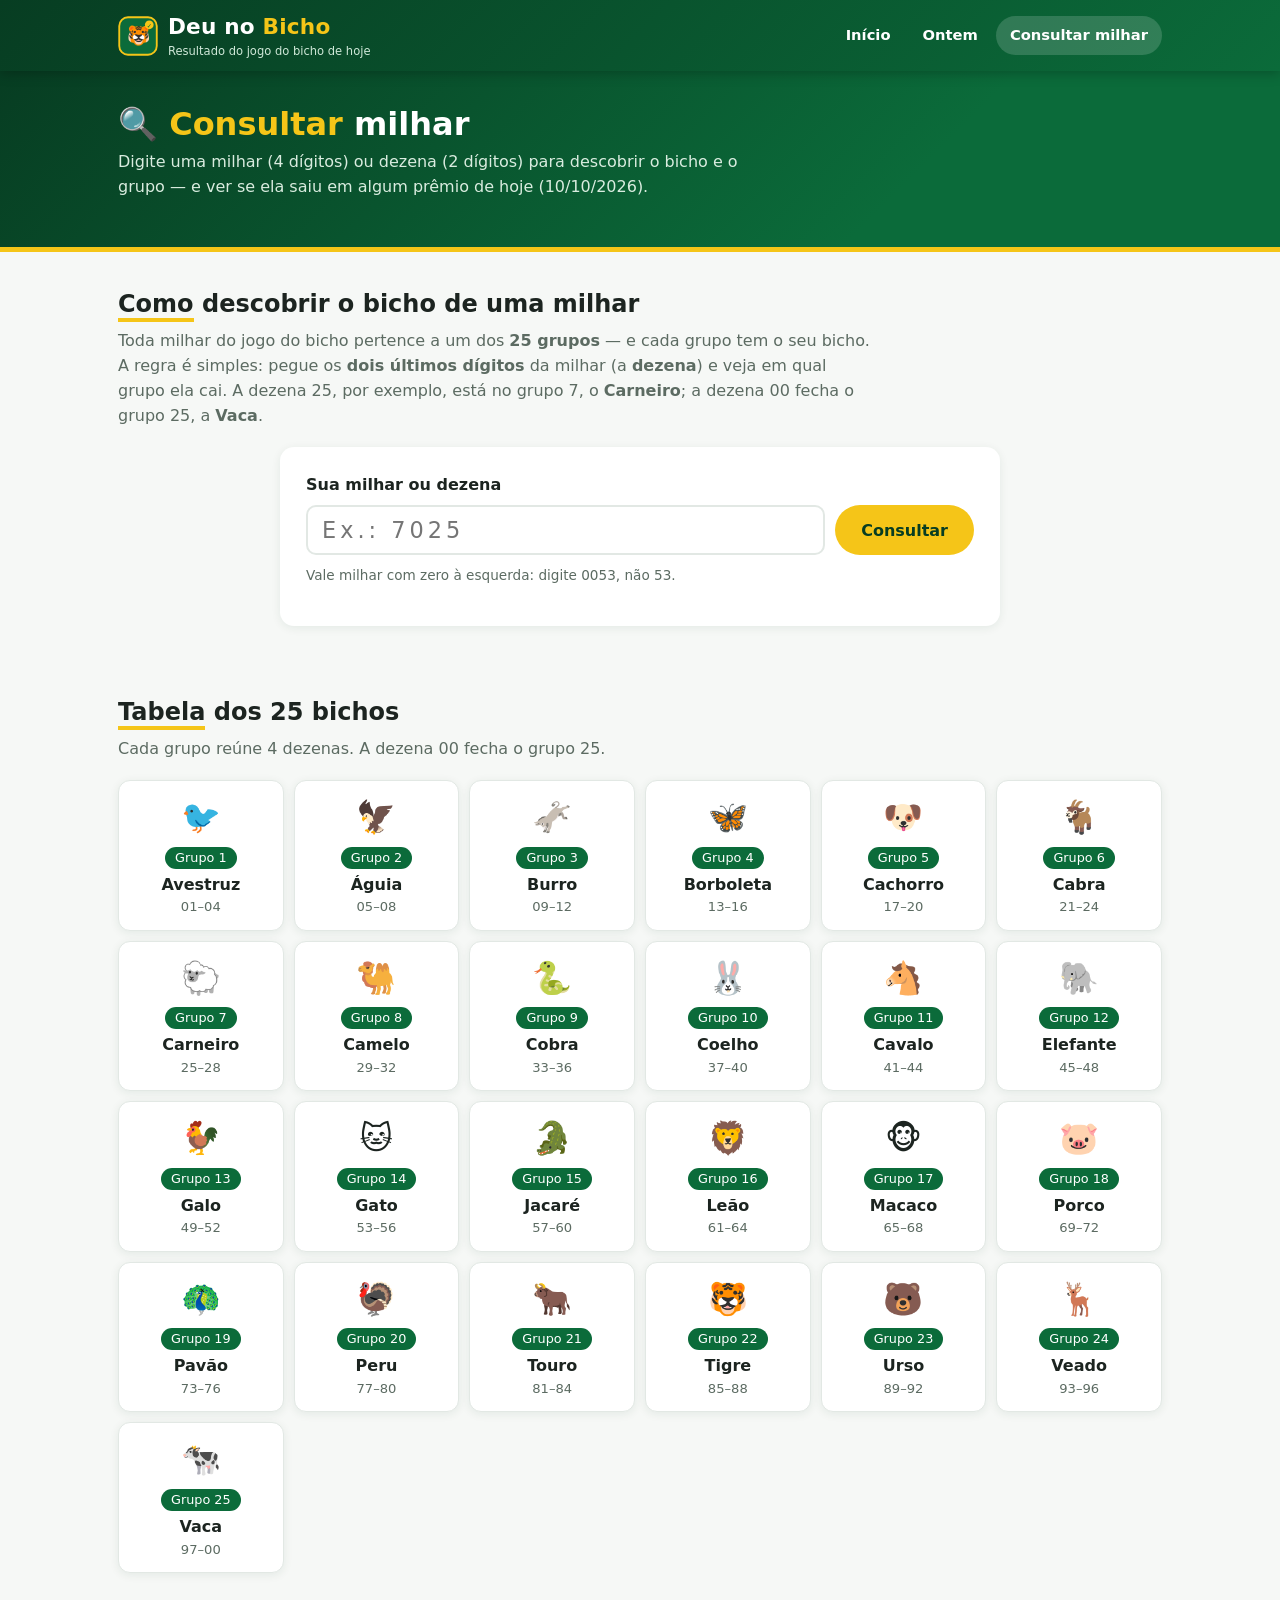
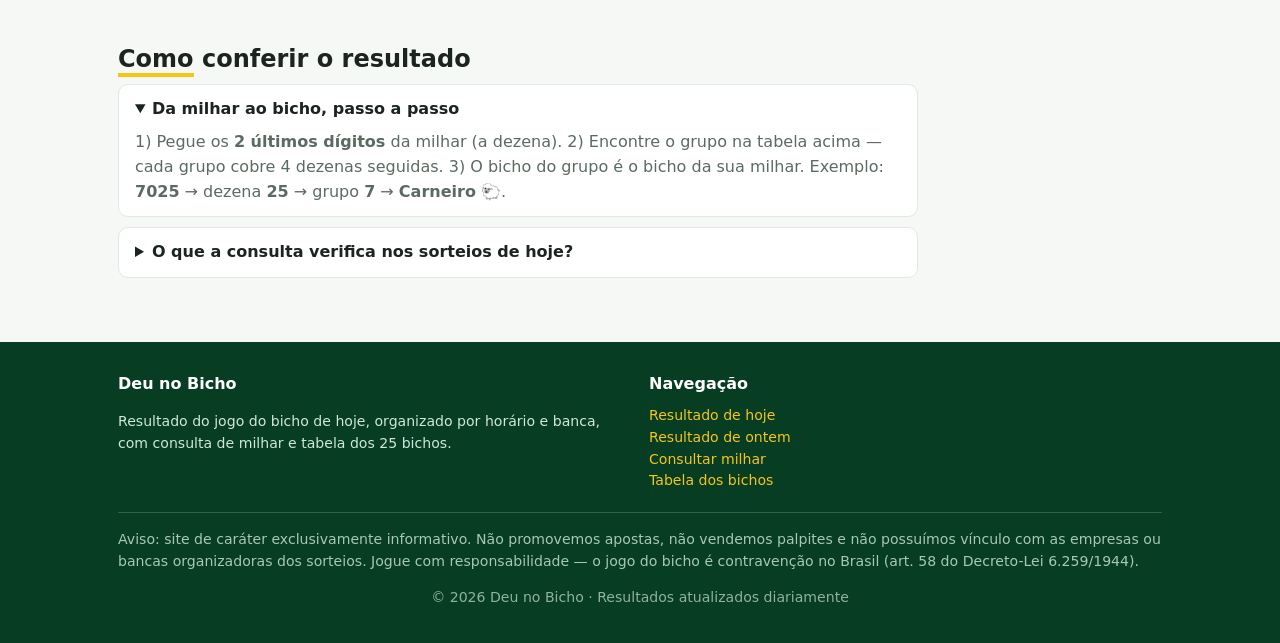
==== consultar.html @ c897e8cf "Deu no Bicho: jogo do bicho results site (7 bancas, hoje + ontem + consultar)" ====
<!DOCTYPE html>
<html lang="pt-BR">
<head>
<meta charset="UTF-8">
<meta name="viewport" content="width=device-width, initial-scale=1.0">
<title>Consultar Milhar do Jogo do Bicho | Deu no Bicho</title>
<meta name="description" content="Descubra o bicho e o grupo de qualquer milhar ou dezena do jogo do bicho e confira se ela saiu nos sorteios de hoje. Tabela completa dos 25 grupos.">
<link rel="icon" type="image/svg+xml" href="assets/favicon.svg">
<link rel="stylesheet" href="assets/styles.css">
<meta property="og:title" content="Consultar Milhar do Jogo do Bicho | Deu no Bicho">
<meta property="og:description" content="Digite sua milhar e veja o bicho na hora — e se ela saiu hoje.">
<meta property="og:type" content="website">
</head>
<body>

<header class="site-header">
  <div class="wrap">
    <a class="brand" href="index.html">
      <img src="assets/favicon.svg" alt="Deu no Bicho">
      <span>
        <span class="brand-name">Deu no <em>Bicho</em></span>
        <span class="brand-tag">Resultado do jogo do bicho de hoje</span>
      </span>
    </a>
    <nav class="nav">
      <a href="index.html">Início</a>
      <a href="ontem.html">Ontem</a>
      <a href="consultar.html" class="active">Consultar milhar</a>
    </nav>
  </div>
</header>

<section class="hero">
  <div class="wrap">
    <h1>🔍 <span class="gold">Consultar</span> milhar</h1>
    <p class="lead">Digite uma milhar (4 dígitos) ou dezena (2 dígitos) para descobrir o bicho e o grupo — e ver se ela saiu em algum prêmio de hoje (<span data-jb-dateshort>…</span>).</p>
  </div>
</section>

<main class="wrap">
  <section class="section" aria-labelledby="h-como-cons">
    <h2 id="h-como-cons"><span class="gold-u">Como</span> descobrir o bicho de uma milhar</h2>
    <p class="sub" style="max-width:760px">Toda milhar do jogo do bicho pertence a um dos <strong>25 grupos</strong> — e cada grupo tem o seu bicho. A regra é simples: pegue os <strong>dois últimos dígitos</strong> da milhar (a <strong>dezena</strong>) e veja em qual grupo ela cai. A dezena 25, por exemplo, está no grupo 7, o <strong>Carneiro</strong>; a dezena 00 fecha o grupo 25, a <strong>Vaca</strong>.</p>
    <div class="consult-box" style="margin-top:18px">
      <form id="consult-form">
        <label for="consult-input">Sua milhar ou dezena</label>
        <div class="consult-row">
          <input id="consult-input" type="text" inputmode="numeric" maxlength="4"
                 placeholder="Ex.: 7025" autocomplete="off" aria-describedby="consult-hint">
          <button class="btn" type="submit">Consultar</button>
        </div>
        <p class="hint" id="consult-hint">Vale milhar com zero à esquerda: digite 0053, não 53.</p>
      </form>
      <div class="result-panel" id="consult-result" aria-live="polite"></div>
    </div>
  </section>

  <section class="section" id="tabela">
    <h2><span class="gold-u">Tabela</span> dos 25 bichos</h2>
    <p class="sub">Cada grupo reúne 4 dezenas. A dezena 00 fecha o grupo 25.</p>
    <div class="bicho-grid" id="bicho-grid"></div>
  </section>

  <section class="section faq">
    <h2><span class="gold-u">Como</span> conferir o resultado</h2>
    <details open>
      <summary>Da milhar ao bicho, passo a passo</summary>
      <p>1) Pegue os <strong>2 últimos dígitos</strong> da milhar (a dezena). 2) Encontre o grupo na tabela acima — cada grupo cobre 4 dezenas seguidas. 3) O bicho do grupo é o bicho da sua milhar. Exemplo: <strong>7025</strong> → dezena <strong>25</strong> → grupo <strong>7</strong> → <strong>Carneiro</strong> 🐑.</p>
    </details>
    <details>
      <summary>O que a consulta verifica nos sorteios de hoje?</summary>
      <p>A ferramenta compara o que você digitou com todos os prêmios já publicados hoje: se a <strong>milhar for idêntica</strong> a alguma sorteada, ela aparece como "milhar exata". Se você digitou só a dezena, mostramos os prêmios do 1º ao 5º em que ela apareceu.</p>
    </details>
  </section>
</main>

<footer class="site-footer">
  <div class="wrap">
    <div class="cols">
      <div>
        <h4>Deu no Bicho</h4>
        <p>Resultado do jogo do bicho de hoje, organizado por horário e banca, com consulta de milhar e tabela dos 25 bichos.</p>
      </div>
      <div>
        <h4>Navegação</h4>
        <ul>
          <li><a href="index.html">Resultado de hoje</a></li>
          <li><a href="ontem.html">Resultado de ontem</a></li>
          <li><a href="consultar.html">Consultar milhar</a></li>
          <li><a href="consultar.html#tabela">Tabela dos bichos</a></li>
        </ul>
      </div>
    </div>
    <p class="disclaimer">Aviso: site de caráter exclusivamente informativo. Não promovemos apostas, não vendemos palpites e não possuímos vínculo com as empresas ou bancas organizadoras dos sorteios. Jogue com responsabilidade — o jogo do bicho é contravenção no Brasil (art. 58 do Decreto-Lei 6.259/1944).</p>
    <p class="copy">© 2026 Deu no Bicho · Resultados atualizados diariamente</p>
  </div>
</footer>

<script src="assets/data.js"></script>
<script src="assets/app.js"></script>
</body>
</html>
---- assets/styles.css ----
/* Deu no Bicho — styles.css */
:root {
  --green-900: #073d22;
  --green-700: #0b6b3a;
  --green-600: #0e8448;
  --green-100: #e3f4ea;
  --gold: #f5c518;
  --gold-dark: #c99a06;
  --ink: #1c2420;
  --muted: #5c6b62;
  --line: #e2e8e4;
  --bg: #f6f8f6;
  --card: #ffffff;
  --danger: #b3261e;
  --radius: 14px;
  --shadow: 0 2px 10px rgba(7, 61, 34, .08);
  --font: "Segoe UI", system-ui, -apple-system, Roboto, "Helvetica Neue", Arial, sans-serif;
}

* { box-sizing: border-box; }
html { scroll-behavior: smooth; }
body {
  margin: 0;
  font-family: var(--font);
  color: var(--ink);
  background: var(--bg);
  line-height: 1.55;
}
a { color: var(--green-700); }
img { max-width: 100%; }

.wrap { max-width: 1080px; margin: 0 auto; padding: 0 18px; }

/* ---------- header ---------- */
.site-header {
  background: linear-gradient(135deg, var(--green-900), var(--green-700));
  color: #fff;
  position: sticky;
  top: 0;
  z-index: 50;
  box-shadow: 0 2px 12px rgba(0,0,0,.25);
}
.site-header .wrap {
  display: flex;
  align-items: center;
  justify-content: space-between;
  padding-top: 10px;
  padding-bottom: 10px;
}
.brand { display: flex; align-items: center; gap: 10px; text-decoration: none; color: #fff; }
.brand img { width: 40px; height: 40px; }
.brand-name { font-size: 1.35rem; font-weight: 800; letter-spacing: .2px; }
.brand-name em { font-style: normal; color: var(--gold); }
.brand-tag { display: block; font-size: .72rem; font-weight: 400; color: #cfe8d8; }
.nav { display: flex; gap: 4px; }
.nav a {
  color: #fff; text-decoration: none; font-weight: 600; font-size: .92rem;
  padding: 8px 14px; border-radius: 999px;
}
.nav a:hover, .nav a.active { background: rgba(255,255,255,.16); }

/* ---------- hero ---------- */
.hero {
  background: linear-gradient(135deg, var(--green-900) 0%, var(--green-700) 70%);
  color: #fff;
  padding: 34px 0 30px;
  border-bottom: 5px solid var(--gold);
}
.hero h1 { margin: 0 0 6px; font-size: 2rem; line-height: 1.2; }
.hero h1 .gold { color: var(--gold); }
.hero p.lead { margin: 0 0 18px; color: #d9ecdf; max-width: 640px; }
.hero-meta { display: flex; flex-wrap: wrap; gap: 10px; align-items: center; }
.date-pill {
  background: var(--gold); color: var(--green-900);
  font-weight: 800; padding: 7px 16px; border-radius: 999px; font-size: .95rem;
}
.updated { font-size: .82rem; color: #bcd8c6; }

.last-result {
  margin-top: 20px;
  background: rgba(255,255,255,.1);
  border: 1px solid rgba(255,255,255,.25);
  border-radius: var(--radius);
  padding: 16px 18px;
  display: flex; flex-wrap: wrap; gap: 14px; align-items: center;
}
.last-result .lbl { font-size: .78rem; text-transform: uppercase; letter-spacing: 1px; color: var(--gold); font-weight: 700; width: 100%; }
.last-result .milhar { font-size: 2.4rem; font-weight: 800; letter-spacing: 4px; }
.last-result .bicho { font-size: 1.15rem; font-weight: 700; }
.last-result .draw-name { font-size: .9rem; color: #d9ecdf; }

/* ---------- next draws strip ---------- */
.next-strip { background: var(--green-900); color: #fff; padding: 12px 0; }
.next-strip .wrap { display: flex; flex-wrap: wrap; gap: 10px 22px; align-items: center; }
.next-strip .t { font-weight: 800; color: var(--gold); font-size: .85rem; text-transform: uppercase; letter-spacing: 1px; }
.next-item { font-size: .92rem; }
.next-item b { color: var(--gold); }
.next-item .cd { font-variant-numeric: tabular-nums; font-weight: 700; }

/* ---------- banca tabs ---------- */
.tabs { display: flex; gap: 8px; margin: 26px 0 18px; flex-wrap: wrap; }
.tab {
  border: 2px solid var(--line); background: var(--card);
  padding: 10px 22px; border-radius: 999px; font-weight: 700; font-size: 1rem;
  cursor: pointer; color: var(--ink); font-family: var(--font);
}
.tab .flag { margin-right: 6px; }
.tab.active { background: var(--green-700); border-color: var(--green-700); color: #fff; }

/* ---------- draw cards ---------- */
.draws { display: grid; grid-template-columns: repeat(auto-fill, minmax(320px, 1fr)); gap: 16px; }
.draw-card {
  background: var(--card); border-radius: var(--radius);
  box-shadow: var(--shadow); overflow: hidden;
  border-top: 5px solid var(--green-600);
}
.draw-card.pending { border-top-color: var(--gold); }
.draw-head {
  display: flex; justify-content: space-between; align-items: center;
  padding: 12px 16px; border-bottom: 1px solid var(--line);
}
.draw-head h3 { margin: 0; font-size: 1.05rem; }
.badge {
  font-size: .72rem; font-weight: 800; text-transform: uppercase; letter-spacing: .6px;
  padding: 4px 10px; border-radius: 999px;
}
.badge.ok { background: var(--green-100); color: var(--green-700); }
.badge.wait { background: #fff4d6; color: #8a6d00; }
table.prizes { width: 100%; border-collapse: collapse; font-size: .95rem; }
table.prizes th {
  text-align: left; font-size: .75rem; text-transform: uppercase; letter-spacing: .6px;
  color: var(--muted); padding: 8px 16px; border-bottom: 1px solid var(--line);
  background: #fafcfa;
}
table.prizes td { padding: 8px 16px; border-bottom: 1px solid #f0f3f1; }
table.prizes tr:last-child td { border-bottom: none; }
table.prizes td.pos { font-weight: 800; color: var(--green-700); width: 52px; }
table.prizes td.mil { font-weight: 700; letter-spacing: 2px; font-variant-numeric: tabular-nums; }
table.prizes tr.head-prize td { background: #fffbe8; }
table.prizes tr.head-prize td.mil { font-size: 1.12rem; color: var(--green-900); }
.bicho-cell { display: flex; align-items: center; gap: 8px; }
.bicho-cell .emo { font-size: 1.25rem; }
.bicho-cell .grp { font-size: .78rem; color: var(--muted); }
.more-row td { text-align: center; padding: 6px !important; }
.more-btn {
  background: none; border: none; color: var(--green-700); font-weight: 700;
  cursor: pointer; font-size: .85rem; font-family: var(--font); padding: 6px 12px;
}
.more-btn:hover { text-decoration: underline; }
.waiting-box { padding: 26px 16px; text-align: center; color: var(--muted); }
.waiting-box .big { font-size: 2rem; display: block; margin-bottom: 8px; }
.waiting-box .cd { font-size: 1.5rem; font-weight: 800; color: var(--green-700); font-variant-numeric: tabular-nums; }
tr.extra-prize { display: none; }
.draw-card.show-all tr.extra-prize { display: table-row; }

/* ---------- sections ---------- */
.section { padding: 34px 0; }
.section h2 { font-size: 1.5rem; margin: 0 0 6px; }
.section h2 .gold-u { border-bottom: 4px solid var(--gold); }
.section .sub { color: var(--muted); margin: 0 0 18px; }

.tool-teaser {
  background: linear-gradient(135deg, var(--green-700), var(--green-900));
  color: #fff; border-radius: var(--radius); padding: 26px;
  display: flex; flex-wrap: wrap; gap: 18px; align-items: center; justify-content: space-between;
}
.tool-teaser h2 { color: #fff; }
.tool-teaser p { color: #d9ecdf; margin: 6px 0 0; max-width: 560px; }
.btn {
  display: inline-block; background: var(--gold); color: var(--green-900);
  font-weight: 800; padding: 12px 26px; border-radius: 999px; text-decoration: none;
  border: none; cursor: pointer; font-size: 1rem; font-family: var(--font);
}
.btn:hover { background: #ffd83d; }
.btn.ghost { background: transparent; color: #fff; border: 2px solid #fff; }
.btn.ghost:hover { background: rgba(255,255,255,.12); }

/* ---------- consult tool ---------- */
.consult-box {
  background: var(--card); border-radius: var(--radius); box-shadow: var(--shadow);
  padding: 26px; max-width: 720px; margin: 0 auto;
}
.consult-box label { font-weight: 700; display: block; margin-bottom: 8px; }
.consult-row { display: flex; gap: 10px; flex-wrap: wrap; }
.consult-row input {
  flex: 1; min-width: 180px; font-size: 1.4rem; padding: 10px 14px;
  border: 2px solid var(--line); border-radius: 10px; letter-spacing: 4px;
  font-variant-numeric: tabular-nums; font-family: var(--font);
}
.consult-row input:focus { outline: none; border-color: var(--green-600); }
.result-panel { margin-top: 20px; display: none; }
.result-panel.show { display: block; }
.bicho-hero {
  display: flex; align-items: center; gap: 16px;
  background: var(--green-100); border-radius: var(--radius); padding: 16px 18px;
}
.bicho-hero .emo { font-size: 3rem; }
.bicho-hero .nm { font-size: 1.4rem; font-weight: 800; }
.bicho-hero .dt { color: var(--muted); font-size: .92rem; }
.hit-list { margin: 16px 0 0; padding: 0; list-style: none; }
.hit-list li {
  background: #fffbe8; border: 1px solid #f0df9a; border-radius: 10px;
  padding: 10px 14px; margin-bottom: 8px; font-size: .95rem;
}
.hit-list li b { color: var(--green-700); }
.no-hit {
  margin-top: 16px; background: #f4f6f4; border-radius: 10px;
  padding: 12px 16px; color: var(--muted); font-size: .95rem;
}
.hint { font-size: .85rem; color: var(--muted); margin-top: 10px; }

/* ---------- bicho table ---------- */
.bicho-grid { display: grid; grid-template-columns: repeat(auto-fill, minmax(150px, 1fr)); gap: 10px; }
.bicho-card {
  background: var(--card); border: 1px solid var(--line); border-radius: 12px;
  padding: 12px; text-align: center; box-shadow: var(--shadow);
}
.bicho-card .emo { font-size: 2rem; }
.bicho-card .nm { font-weight: 800; }
.bicho-card .gp { font-size: .8rem; color: #fff; background: var(--green-700); border-radius: 999px; display: inline-block; padding: 1px 10px; margin: 4px 0; }
.bicho-card .dz { font-size: .82rem; color: var(--muted); font-variant-numeric: tabular-nums; }

/* ---------- faq / info ---------- */
.faq { max-width: 800px; }
.faq details {
  background: var(--card); border: 1px solid var(--line); border-radius: 10px;
  padding: 12px 16px; margin-bottom: 10px;
}
.faq summary { font-weight: 700; cursor: pointer; }
.faq p { color: var(--muted); margin: 8px 0 0; }
.info-grid { display: grid; grid-template-columns: repeat(auto-fit, minmax(240px, 1fr)); gap: 14px; }
.info-card { background: var(--card); border-radius: var(--radius); padding: 18px; box-shadow: var(--shadow); }
.info-card h3 { margin: 0 0 8px; font-size: 1.05rem; }
.info-card p { margin: 0; color: var(--muted); font-size: .93rem; }

/* ---------- footer ---------- */
.site-footer { background: var(--green-900); color: #cfe8d8; padding: 30px 0 20px; margin-top: 20px; }
.site-footer .cols { display: grid; grid-template-columns: repeat(auto-fit, minmax(220px, 1fr)); gap: 18px; }
.site-footer h4 { color: #fff; margin: 0 0 8px; font-size: 1rem; }
.site-footer p, .site-footer li { font-size: .88rem; }
.site-footer ul { list-style: none; margin: 0; padding: 0; }
.site-footer a { color: var(--gold); text-decoration: none; }
.site-footer a:hover { text-decoration: underline; }
.disclaimer {
  margin-top: 20px; padding-top: 16px; border-top: 1px solid rgba(255,255,255,.18);
  font-size: .8rem; color: #a9c8b4;
}
.copy { text-align: center; font-size: .8rem; color: #8fb39c; margin-top: 14px; }

@media (max-width: 640px) {
  .hero h1 { font-size: 1.5rem; }
  .last-result .milhar { font-size: 1.9rem; }
  .nav a { padding: 8px 10px; font-size: .85rem; }
  .brand-tag { display: none; }
}
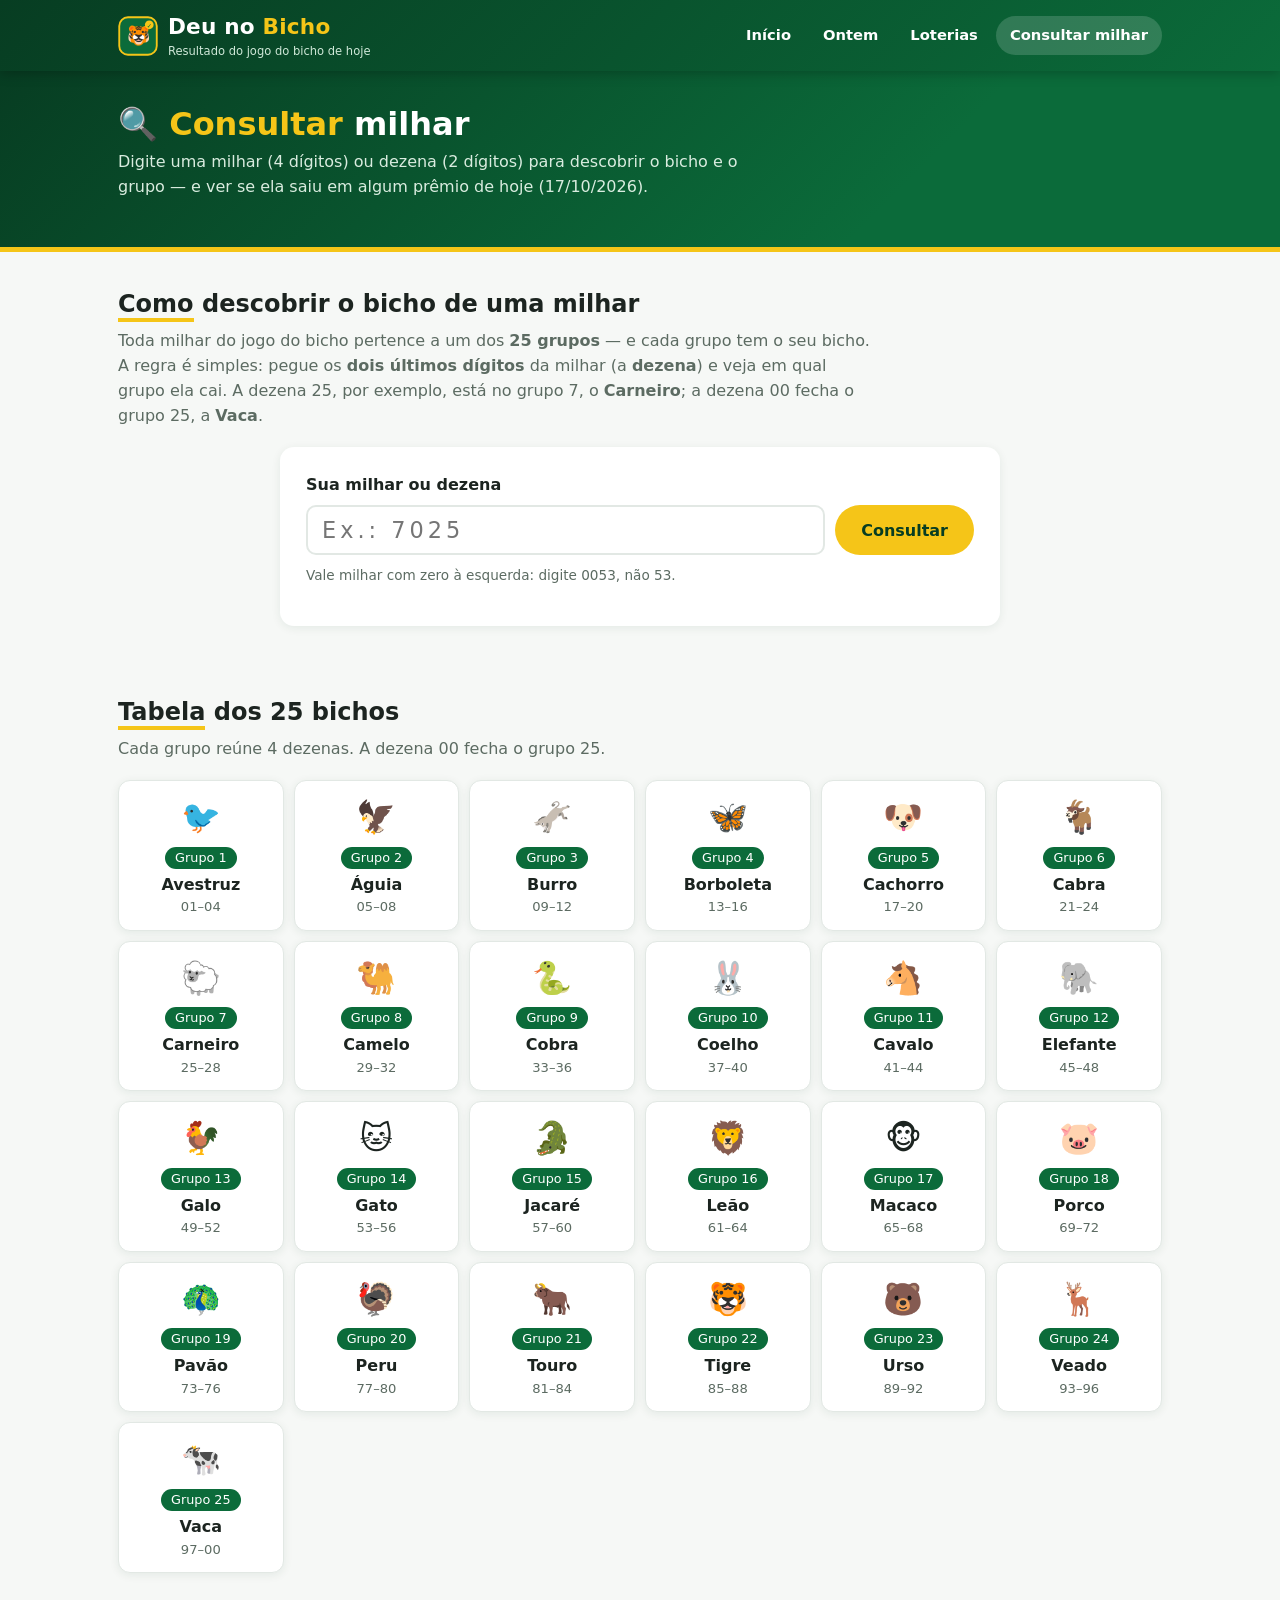
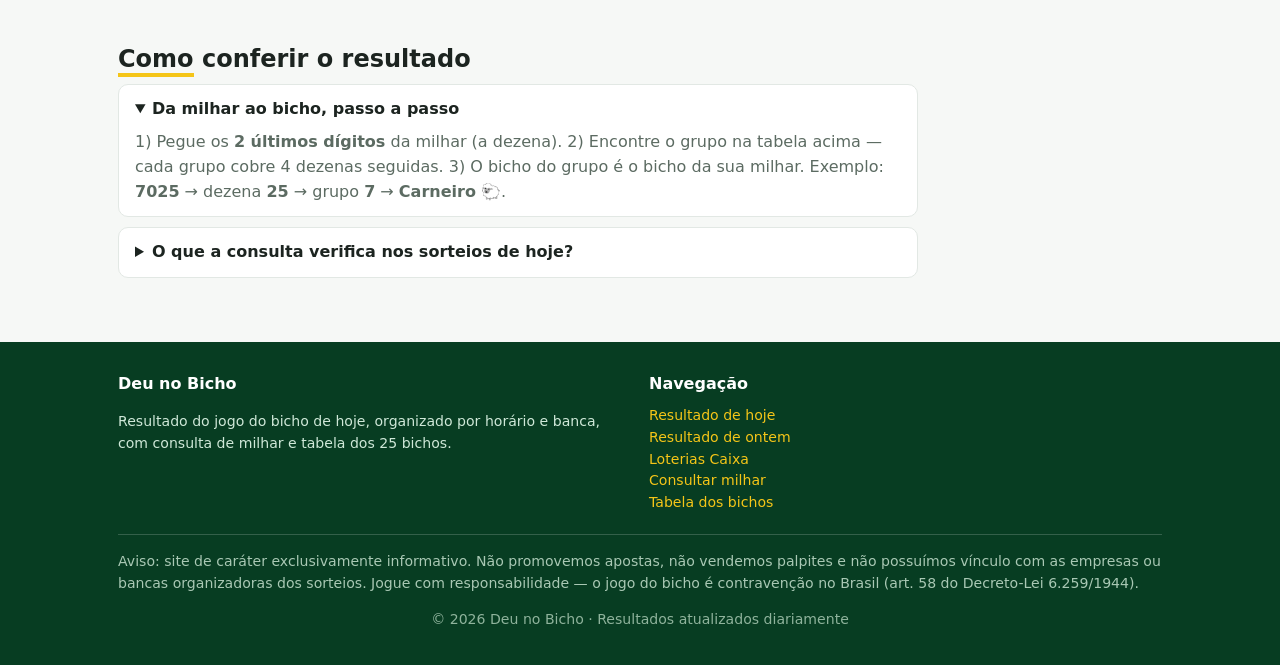
==== commit e6539c51: "Full parity: 20 bancas + Loterias Caixa (9 loterias, API oficial)" ====
--- a/consultar.html
+++ b/consultar.html
@@ -22,9 +22,10 @@
         <span class="brand-tag">Resultado do jogo do bicho de hoje</span>
       </span>
     </a>
-    <nav class="nav">
+    <nav class="nav" aria-label="Navegação principal">
       <a href="index.html">Início</a>
       <a href="ontem.html">Ontem</a>
+      <a href="loterias.html">Loterias</a>
       <a href="consultar.html" class="active">Consultar milhar</a>
     </nav>
   </div>
@@ -86,6 +87,7 @@
         <ul>
           <li><a href="index.html">Resultado de hoje</a></li>
           <li><a href="ontem.html">Resultado de ontem</a></li>
+          <li><a href="loterias.html">Loterias Caixa</a></li>
           <li><a href="consultar.html">Consultar milhar</a></li>
           <li><a href="consultar.html#tabela">Tabela dos bichos</a></li>
         </ul>
--- a/assets/styles.css
+++ b/assets/styles.css
@@ -98,7 +98,13 @@
 .next-item .cd { font-variant-numeric: tabular-nums; font-weight: 700; }
 
 /* ---------- banca tabs ---------- */
-.tabs { display: flex; gap: 8px; margin: 26px 0 18px; flex-wrap: wrap; }
+.tabs {
+  display: flex; gap: 8px; margin: 26px 0 18px;
+  flex-wrap: nowrap; overflow-x: auto; padding-bottom: 6px;
+  -webkit-overflow-scrolling: touch; scrollbar-width: thin;
+}
+.tabs::-webkit-scrollbar { height: 6px; }
+.tabs::-webkit-scrollbar-thumb { background: var(--line); border-radius: 3px; }
 .tab {
   border: 2px solid var(--line); background: var(--card);
   padding: 10px 22px; border-radius: 999px; font-weight: 700; font-size: 1rem;
@@ -253,3 +259,33 @@
   .nav a { padding: 8px 10px; font-size: .85rem; }
   .brand-tag { display: none; }
 }
+
+/* ---------- loterias ---------- */
+.lot-grid { display: grid; grid-template-columns: repeat(auto-fill, minmax(330px, 1fr)); gap: 18px; margin: 8px 0 8px; }
+.lot-card {
+  background: var(--card); border-radius: var(--radius);
+  box-shadow: var(--shadow); border-top: 5px solid var(--gold-dark);
+  padding: 20px 22px;
+}
+.lot-card header { display: flex; align-items: center; justify-content: space-between; gap: 10px; margin-bottom: 4px; }
+.lot-card h2 { font-size: 1.25rem; margin: 0; }
+.lot-conc { color: var(--muted); font-size: .92rem; margin: 0 0 12px; }
+.balls { display: flex; flex-wrap: wrap; gap: 8px; margin: 6px 0 10px; }
+.ball {
+  width: 42px; height: 42px; border-radius: 50%;
+  background: var(--green-700); color: #fff;
+  display: inline-flex; align-items: center; justify-content: center;
+  font-weight: 800; font-size: .95rem;
+}
+.ball-2 { background: var(--green-600); }
+.ball-trevo { width: auto; border-radius: 999px; padding: 0 12px; background: var(--gold); color: var(--ink); font-size: .85rem; }
+.badge-acum, .badge-ok {
+  font-size: .75rem; font-weight: 800; text-transform: uppercase; letter-spacing: .04em;
+  padding: 4px 10px; border-radius: 999px; white-space: nowrap;
+}
+.badge-acum { background: #fff4d6; color: #8a6d00; border: 1px solid var(--gold); }
+.badge-ok { background: var(--green-100); color: var(--green-700); border: 1px solid var(--green-600); }
+.lot-sub { font-weight: 700; font-size: .9rem; color: var(--muted); margin: 8px 0 2px; }
+.lot-extra, .lot-next { font-size: .92rem; margin: 6px 0; }
+.lot-next strong { color: var(--green-700); }
+.empty { padding: 30px; text-align: center; color: var(--muted); }
